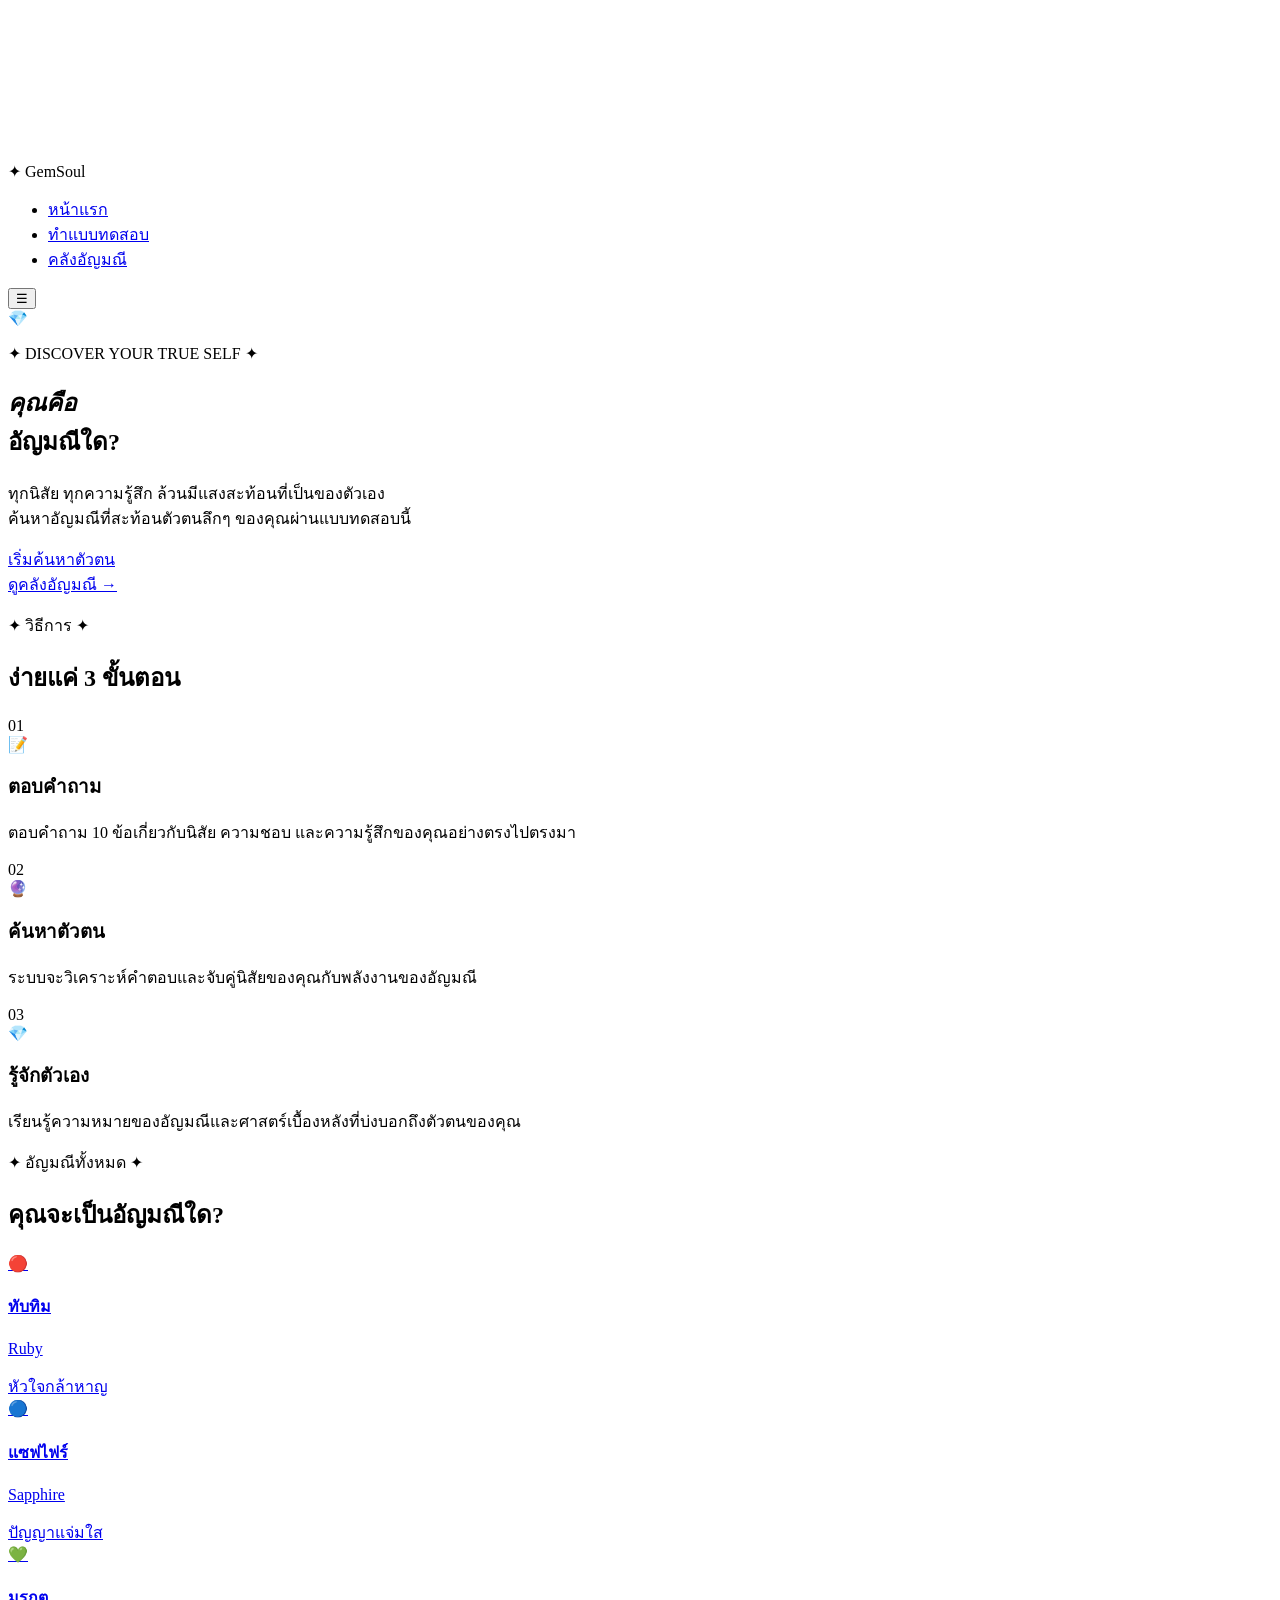
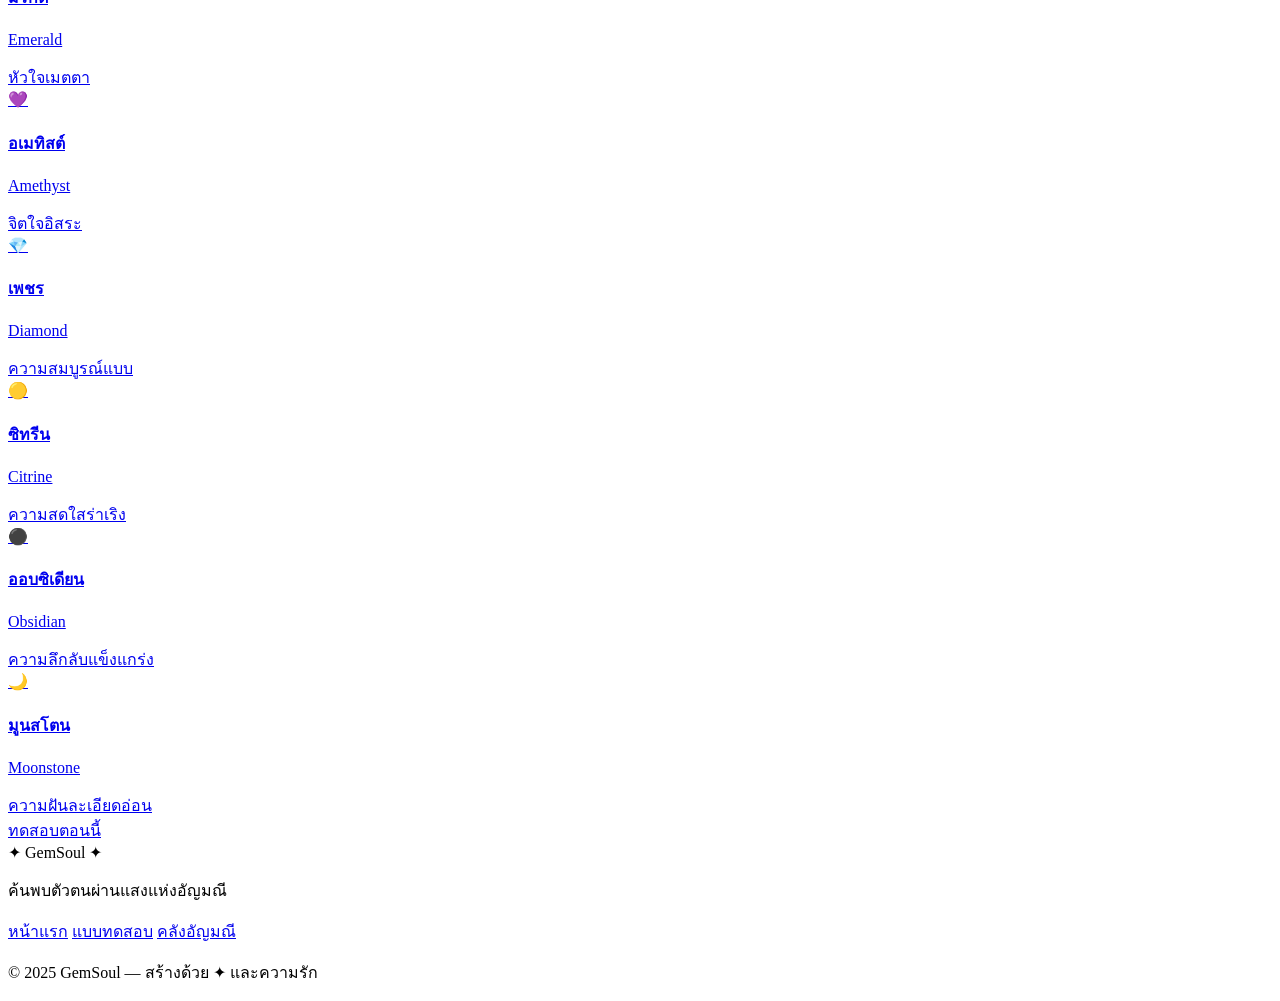
==== index.html @ a8d70c1d "Create index.html" ====
<!DOCTYPE html>
<html lang="th">
<head>
  <meta charset="UTF-8" />
  <meta name="viewport" content="width=device-width, initial-scale=1.0"/>
  <title>GemSoul — ค้นหาอัญมณีในตัวคุณ</title>
  <link rel="preconnect" href="https://fonts.googleapis.com">
  <link href="https://fonts.googleapis.com/css2?family=Cormorant+Garamond:ital,wght@0,300;0,400;0,600;1,300;1,400&family=Cinzel:wght@400;600&family=Sarabun:wght@300;400;500&display=swap" rel="stylesheet">
  <link rel="stylesheet" href="css/style.css">
</head>
<body class="home-page">

  <!-- Starfield BG -->
  <canvas id="starfield"></canvas>

  <!-- Nav -->
  <nav class="navbar">
    <div class="nav-logo">✦ GemSoul</div>
    <ul class="nav-links">
      <li><a href="index.html" class="active">หน้าแรก</a></li>
      <li><a href="quiz.html">ทำแบบทดสอบ</a></li>
      <li><a href="gems.html">คลังอัญมณี</a></li>
    </ul>
    <button class="nav-toggle" onclick="toggleNav()">☰</button>
  </nav>

  <!-- Hero Section -->
  <section class="hero">
    <div class="hero-gem-ring">
      <div class="orbit orbit-1"><div class="orb orb-ruby"></div></div>
      <div class="orbit orbit-2"><div class="orb orb-sapphire"></div></div>
      <div class="orbit orbit-3"><div class="orb orb-emerald"></div></div>
      <div class="orbit orbit-4"><div class="orb orb-amethyst"></div></div>
      <div class="center-gem">💎</div>
    </div>

    <div class="hero-content">
      <p class="hero-eyebrow">✦ DISCOVER YOUR TRUE SELF ✦</p>
      <h1 class="hero-title">
        <em>คุณคือ</em><br>
        อัญมณีใด?
      </h1>
      <p class="hero-desc">
        ทุกนิสัย ทุกความรู้สึก ล้วนมีแสงสะท้อนที่เป็นของตัวเอง<br>
        ค้นหาอัญมณีที่สะท้อนตัวตนลึกๆ ของคุณผ่านแบบทดสอบนี้
      </p>
      <a href="quiz.html" class="btn-primary">
        <span>เริ่มค้นหาตัวตน</span>
        <div class="btn-shine"></div>
      </a>
      <a href="gems.html" class="btn-ghost">ดูคลังอัญมณี →</a>
    </div>
  </section>

  <!-- How it works -->
  <section class="how-section">
    <div class="section-header">
      <p class="section-label">✦ วิธีการ ✦</p>
      <h2>ง่ายแค่ 3 ขั้นตอน</h2>
    </div>
    <div class="steps-grid">
      <div class="step-card">
        <div class="step-num">01</div>
        <div class="step-icon">📝</div>
        <h3>ตอบคำถาม</h3>
        <p>ตอบคำถาม 10 ข้อเกี่ยวกับนิสัย ความชอบ และความรู้สึกของคุณอย่างตรงไปตรงมา</p>
      </div>
      <div class="step-card">
        <div class="step-num">02</div>
        <div class="step-icon">🔮</div>
        <h3>ค้นหาตัวตน</h3>
        <p>ระบบจะวิเคราะห์คำตอบและจับคู่นิสัยของคุณกับพลังงานของอัญมณี</p>
      </div>
      <div class="step-card">
        <div class="step-num">03</div>
        <div class="step-icon">💎</div>
        <h3>รู้จักตัวเอง</h3>
        <p>เรียนรู้ความหมายของอัญมณีและศาสตร์เบื้องหลังที่บ่งบอกถึงตัวตนของคุณ</p>
      </div>
    </div>
  </section>

  <!-- Gem Preview -->
  <section class="preview-section">
    <div class="section-header">
      <p class="section-label">✦ อัญมณีทั้งหมด ✦</p>
      <h2>คุณจะเป็นอัญมณีใด?</h2>
    </div>
    <div class="gems-preview-grid">
      <a href="gems.html#ruby" class="gem-preview-card" style="--glow:#e74c3c">
        <div class="gem-emoji">🔴</div>
        <h4>ทับทิม</h4>
        <p>Ruby</p>
        <span class="gem-trait">หัวใจกล้าหาญ</span>
      </a>
      <a href="gems.html#sapphire" class="gem-preview-card" style="--glow:#2980b9">
        <div class="gem-emoji">🔵</div>
        <h4>แซฟไฟร์</h4>
        <p>Sapphire</p>
        <span class="gem-trait">ปัญญาแจ่มใส</span>
      </a>
      <a href="gems.html#emerald" class="gem-preview-card" style="--glow:#27ae60">
        <div class="gem-emoji">💚</div>
        <h4>มรกต</h4>
        <p>Emerald</p>
        <span class="gem-trait">หัวใจเมตตา</span>
      </a>
      <a href="gems.html#amethyst" class="gem-preview-card" style="--glow:#8e44ad">
        <div class="gem-emoji">💜</div>
        <h4>อเมทิสต์</h4>
        <p>Amethyst</p>
        <span class="gem-trait">จิตใจอิสระ</span>
      </a>
      <a href="gems.html#diamond" class="gem-preview-card" style="--glow:#b2bec3">
        <div class="gem-emoji">💎</div>
        <h4>เพชร</h4>
        <p>Diamond</p>
        <span class="gem-trait">ความสมบูรณ์แบบ</span>
      </a>
      <a href="gems.html#citrine" class="gem-preview-card" style="--glow:#f39c12">
        <div class="gem-emoji">🟡</div>
        <h4>ซิทรีน</h4>
        <p>Citrine</p>
        <span class="gem-trait">ความสดใสร่าเริง</span>
      </a>
      <a href="gems.html#obsidian" class="gem-preview-card" style="--glow:#2d3436">
        <div class="gem-emoji">⚫</div>
        <h4>ออบซิเดียน</h4>
        <p>Obsidian</p>
        <span class="gem-trait">ความลึกลับแข็งแกร่ง</span>
      </a>
      <a href="gems.html#moonstone" class="gem-preview-card" style="--glow:#a29bfe">
        <div class="gem-emoji">🌙</div>
        <h4>มูนสโตน</h4>
        <p>Moonstone</p>
        <span class="gem-trait">ความฝันละเอียดอ่อน</span>
      </a>
    </div>
    <div class="preview-cta">
      <a href="quiz.html" class="btn-primary">ทดสอบตอนนี้</a>
    </div>
  </section>

  <!-- Footer -->
  <footer class="footer">
    <div class="footer-gem">✦ GemSoul ✦</div>
    <p>ค้นพบตัวตนผ่านแสงแห่งอัญมณี</p>
    <div class="footer-links">
      <a href="index.html">หน้าแรก</a>
      <a href="quiz.html">แบบทดสอบ</a>
      <a href="gems.html">คลังอัญมณี</a>
    </div>
    <p class="footer-copy">© 2025 GemSoul — สร้างด้วย ✦ และความรัก</p>
  </footer>

  <script src="js/starfield.js"></script>
  <script src="js/nav.js"></script>
</body>
</html>
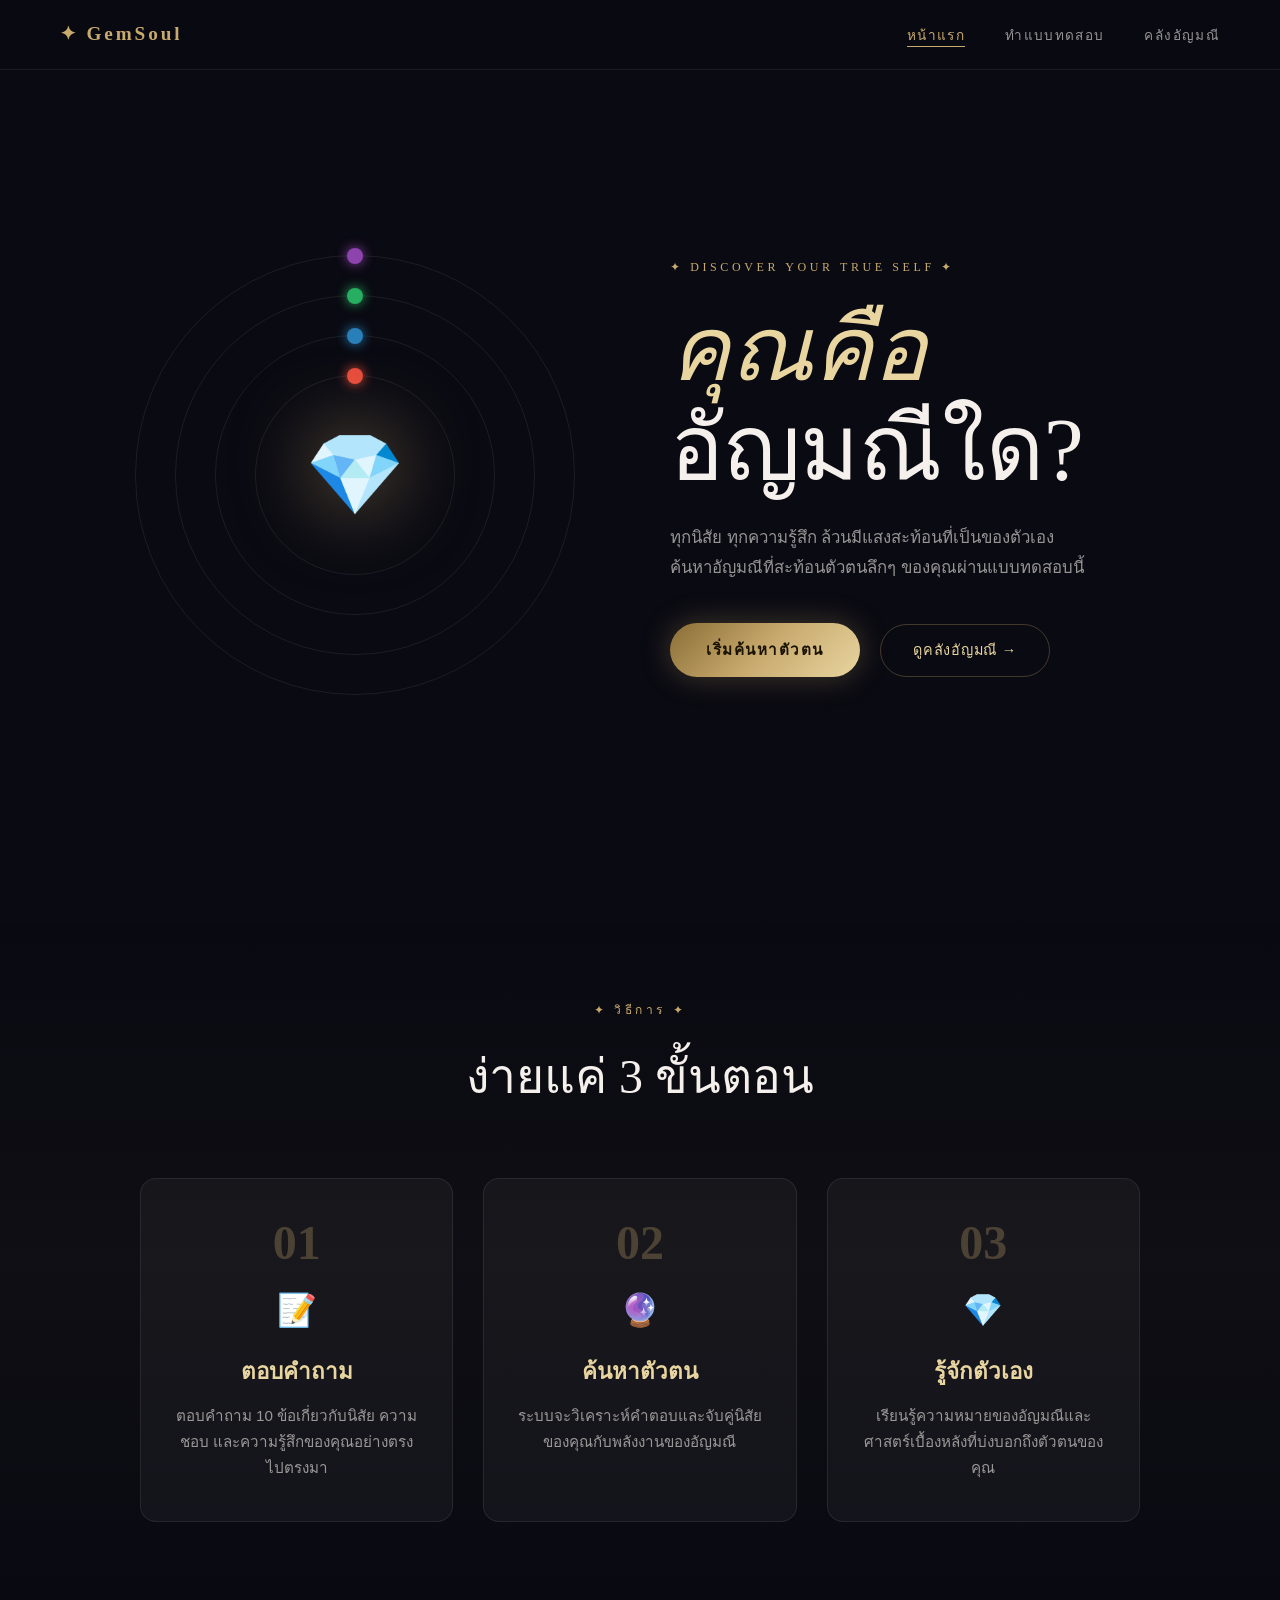
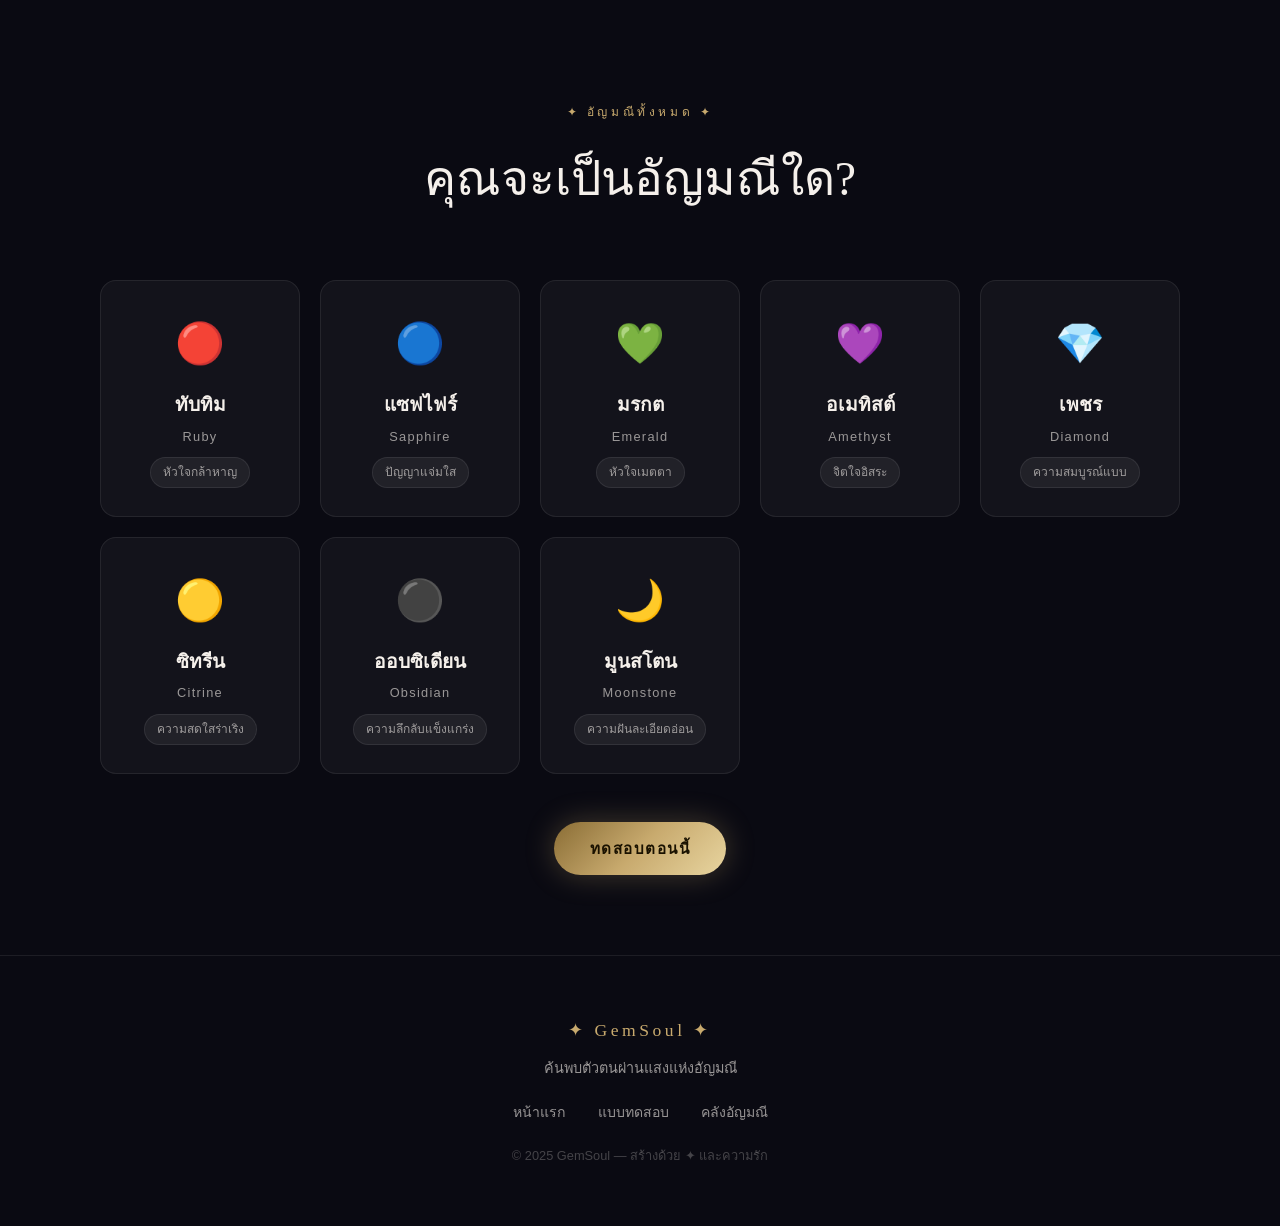
==== commit 80c7c91d: "Update index.html" ====
--- a/index.html
+++ b/index.html
@@ -6,7 +6,7 @@
   <title>GemSoul — ค้นหาอัญมณีในตัวคุณ</title>
   <link rel="preconnect" href="https://fonts.googleapis.com">
   <link href="https://fonts.googleapis.com/css2?family=Cormorant+Garamond:ital,wght@0,300;0,400;0,600;1,300;1,400&family=Cinzel:wght@400;600&family=Sarabun:wght@300;400;500&display=swap" rel="stylesheet">
-  <link rel="stylesheet" href="css/style.css">
+  <link rel="stylesheet" href="gem-quiz/css/style.css">
 </head>
 <body class="home-page">
 
--- a/gem-quiz/css/style.css
+++ b/gem-quiz/css/style.css
@@ -0,0 +1,938 @@
+/* ======================================
+   GemSoul — Main Stylesheet
+   ====================================== */
+
+@import url('https://fonts.googleapis.com/css2?family=Cormorant+Garamond:ital,wght@0,300;0,400;0,600;1,300;1,400&family=Cinzel:wght@400;600&family=Sarabun:wght@300;400;500&display=swap');
+
+:root {
+  --bg-deep: #0a0a12;
+  --bg-mid: #0f0f1e;
+  --bg-card: rgba(255,255,255,0.04);
+  --bg-card-hover: rgba(255,255,255,0.07);
+  --border: rgba(255,255,255,0.08);
+  --border-glow: rgba(200,170,110,0.3);
+
+  --gold: #c8aa6e;
+  --gold-light: #e8d5a0;
+  --gold-dark: #8a6d35;
+  --white: #f5f0eb;
+  --white-dim: rgba(245,240,235,0.6);
+  --white-faint: rgba(245,240,235,0.25);
+
+  --ruby: #e74c3c;
+  --sapphire: #2980b9;
+  --emerald: #27ae60;
+  --amethyst: #8e44ad;
+  --diamond: #ecf0f1;
+  --citrine: #f39c12;
+  --obsidian: #2d3436;
+  --moonstone: #a29bfe;
+
+  --ff-display: 'Cinzel', serif;
+  --ff-body: 'Cormorant Garamond', serif;
+  --ff-ui: 'Sarabun', sans-serif;
+
+  --nav-h: 70px;
+  --radius: 16px;
+  --transition: 0.3s cubic-bezier(0.4, 0, 0.2, 1);
+}
+
+/* Reset */
+*, *::before, *::after { box-sizing: border-box; margin: 0; padding: 0; }
+html { scroll-behavior: smooth; }
+body {
+  background: var(--bg-deep);
+  color: var(--white);
+  font-family: var(--ff-ui);
+  font-size: 16px;
+  line-height: 1.7;
+  min-height: 100vh;
+  overflow-x: hidden;
+}
+a { color: inherit; text-decoration: none; }
+img { max-width: 100%; }
+
+/* Starfield Canvas */
+#starfield {
+  position: fixed;
+  inset: 0;
+  z-index: 0;
+  pointer-events: none;
+  opacity: 0.6;
+}
+
+/* ======================================
+   NAVBAR
+   ====================================== */
+.navbar {
+  position: fixed;
+  top: 0; left: 0; right: 0;
+  z-index: 100;
+  height: var(--nav-h);
+  display: flex;
+  align-items: center;
+  justify-content: space-between;
+  padding: 0 clamp(20px, 5vw, 60px);
+  background: rgba(10,10,18,0.85);
+  backdrop-filter: blur(20px);
+  border-bottom: 1px solid var(--border);
+}
+
+.nav-logo {
+  font-family: var(--ff-display);
+  font-size: 1.2rem;
+  color: var(--gold);
+  letter-spacing: 0.15em;
+  font-weight: 600;
+}
+
+.nav-links {
+  display: flex;
+  list-style: none;
+  gap: 2.5rem;
+}
+
+.nav-links a {
+  font-family: var(--ff-ui);
+  font-size: 0.85rem;
+  letter-spacing: 0.1em;
+  color: var(--white-dim);
+  transition: color var(--transition);
+  position: relative;
+  padding-bottom: 4px;
+}
+.nav-links a::after {
+  content: '';
+  position: absolute;
+  bottom: 0; left: 0;
+  width: 0; height: 1px;
+  background: var(--gold);
+  transition: width var(--transition);
+}
+.nav-links a:hover,
+.nav-links a.active {
+  color: var(--gold);
+}
+.nav-links a:hover::after,
+.nav-links a.active::after { width: 100%; }
+
+.nav-toggle {
+  display: none;
+  background: none;
+  border: none;
+  color: var(--gold);
+  font-size: 1.4rem;
+  cursor: pointer;
+}
+
+/* ======================================
+   BUTTONS
+   ====================================== */
+.btn-primary {
+  display: inline-flex;
+  align-items: center;
+  gap: 8px;
+  position: relative;
+  overflow: hidden;
+  padding: 14px 36px;
+  background: linear-gradient(135deg, var(--gold-dark), var(--gold), var(--gold-light));
+  border: none;
+  border-radius: 50px;
+  color: #1a1200;
+  font-family: var(--ff-display);
+  font-size: 0.95rem;
+  font-weight: 600;
+  letter-spacing: 0.1em;
+  cursor: pointer;
+  transition: transform var(--transition), box-shadow var(--transition);
+  box-shadow: 0 0 30px rgba(200,170,110,0.3);
+}
+.btn-primary:hover {
+  transform: translateY(-2px);
+  box-shadow: 0 0 50px rgba(200,170,110,0.5);
+}
+.btn-shine {
+  position: absolute;
+  top: 0; left: -100%;
+  width: 60%;
+  height: 100%;
+  background: linear-gradient(90deg, transparent, rgba(255,255,255,0.3), transparent);
+  animation: shine 3s infinite;
+}
+@keyframes shine {
+  0% { left: -100%; }
+  30%, 100% { left: 150%; }
+}
+
+.btn-ghost {
+  display: inline-block;
+  padding: 13px 32px;
+  border: 1px solid var(--border-glow);
+  border-radius: 50px;
+  color: var(--gold-light);
+  font-family: var(--ff-ui);
+  font-size: 0.9rem;
+  letter-spacing: 0.05em;
+  transition: all var(--transition);
+  cursor: pointer;
+  background: transparent;
+}
+.btn-ghost:hover {
+  background: rgba(200,170,110,0.08);
+  border-color: var(--gold);
+}
+
+/* ======================================
+   HOME — HERO
+   ====================================== */
+.hero {
+  position: relative;
+  z-index: 1;
+  min-height: 100vh;
+  display: grid;
+  grid-template-columns: 1fr 1fr;
+  align-items: center;
+  gap: 60px;
+  padding: calc(var(--nav-h) + 60px) clamp(20px, 8vw, 100px) 80px;
+  max-width: 1400px;
+  margin: 0 auto;
+}
+
+.hero-content {
+  animation: fadeUp 1s ease forwards;
+}
+.hero-eyebrow {
+  font-family: var(--ff-display);
+  font-size: 0.75rem;
+  letter-spacing: 0.3em;
+  color: var(--gold);
+  margin-bottom: 1.5rem;
+}
+.hero-title {
+  font-family: var(--ff-body);
+  font-size: clamp(3rem, 7vw, 6rem);
+  font-weight: 300;
+  line-height: 1.1;
+  color: var(--white);
+  margin-bottom: 1.5rem;
+}
+.hero-title em {
+  color: var(--gold-light);
+  font-style: italic;
+}
+.hero-desc {
+  font-size: 1.05rem;
+  color: var(--white-dim);
+  margin-bottom: 2.5rem;
+  line-height: 1.8;
+  font-family: var(--ff-ui);
+  font-weight: 300;
+}
+.hero-content .btn-primary { margin-right: 16px; margin-bottom: 16px; }
+
+/* Gem Ring */
+.hero-gem-ring {
+  position: relative;
+  width: min(500px, 90vw);
+  height: min(500px, 90vw);
+  margin: auto;
+  animation: fadeUp 1.2s 0.2s ease both;
+}
+.center-gem {
+  position: absolute;
+  top: 50%; left: 50%;
+  transform: translate(-50%, -50%);
+  font-size: clamp(3rem, 8vw, 5rem);
+  animation: float 4s ease-in-out infinite;
+  filter: drop-shadow(0 0 40px rgba(200,170,110,0.6));
+}
+.orbit {
+  position: absolute;
+  top: 50%; left: 50%;
+  border: 1px solid var(--border);
+  border-radius: 50%;
+  animation: spin linear infinite;
+}
+.orbit-1 { width: 200px; height: 200px; margin: -100px 0 0 -100px; animation-duration: 10s; }
+.orbit-2 { width: 280px; height: 280px; margin: -140px 0 0 -140px; animation-duration: 14s; animation-direction: reverse; }
+.orbit-3 { width: 360px; height: 360px; margin: -180px 0 0 -180px; animation-duration: 20s; }
+.orbit-4 { width: 440px; height: 440px; margin: -220px 0 0 -220px; animation-duration: 28s; animation-direction: reverse; }
+.orb {
+  position: absolute;
+  top: -8px; left: 50%;
+  width: 16px; height: 16px;
+  border-radius: 50%;
+  margin-left: -8px;
+}
+.orb-ruby { background: var(--ruby); box-shadow: 0 0 12px var(--ruby); }
+.orb-sapphire { background: var(--sapphire); box-shadow: 0 0 12px var(--sapphire); }
+.orb-emerald { background: var(--emerald); box-shadow: 0 0 12px var(--emerald); }
+.orb-amethyst { background: var(--amethyst); box-shadow: 0 0 12px var(--amethyst); }
+
+@keyframes spin {
+  from { transform: rotate(0deg); }
+  to { transform: rotate(360deg); }
+}
+@keyframes float {
+  0%, 100% { transform: translate(-50%, -50%) translateY(0); }
+  50% { transform: translate(-50%, -50%) translateY(-15px); }
+}
+@keyframes fadeUp {
+  from { opacity: 0; transform: translateY(30px); }
+  to { opacity: 1; transform: translateY(0); }
+}
+
+/* ======================================
+   HOW SECTION
+   ====================================== */
+.how-section {
+  position: relative;
+  z-index: 1;
+  padding: 100px clamp(20px, 8vw, 100px);
+  background: linear-gradient(180deg, transparent, rgba(200,170,110,0.03), transparent);
+}
+.section-header {
+  text-align: center;
+  margin-bottom: 60px;
+}
+.section-label {
+  font-family: var(--ff-display);
+  font-size: 0.75rem;
+  letter-spacing: 0.3em;
+  color: var(--gold);
+  margin-bottom: 1rem;
+}
+.section-header h2 {
+  font-family: var(--ff-body);
+  font-size: clamp(2rem, 4vw, 3rem);
+  font-weight: 300;
+}
+
+.steps-grid {
+  display: grid;
+  grid-template-columns: repeat(auto-fit, minmax(260px, 1fr));
+  gap: 30px;
+  max-width: 1000px;
+  margin: 0 auto;
+}
+.step-card {
+  background: var(--bg-card);
+  border: 1px solid var(--border);
+  border-radius: var(--radius);
+  padding: 40px 32px;
+  text-align: center;
+  transition: all var(--transition);
+  position: relative;
+  overflow: hidden;
+}
+.step-card::before {
+  content: '';
+  position: absolute;
+  inset: 0;
+  background: linear-gradient(135deg, rgba(200,170,110,0.05), transparent);
+  opacity: 0;
+  transition: opacity var(--transition);
+}
+.step-card:hover {
+  border-color: var(--border-glow);
+  transform: translateY(-4px);
+}
+.step-card:hover::before { opacity: 1; }
+.step-num {
+  font-family: var(--ff-display);
+  font-size: 3rem;
+  font-weight: 600;
+  color: var(--border-glow);
+  line-height: 1;
+  margin-bottom: 16px;
+}
+.step-icon { font-size: 2rem; margin-bottom: 16px; }
+.step-card h3 {
+  font-family: var(--ff-body);
+  font-size: 1.4rem;
+  margin-bottom: 12px;
+  color: var(--gold-light);
+}
+.step-card p { color: var(--white-dim); font-size: 0.95rem; }
+
+/* ======================================
+   GEM PREVIEW GRID (Homepage)
+   ====================================== */
+.preview-section {
+  position: relative;
+  z-index: 1;
+  padding: 80px clamp(20px, 8vw, 100px);
+}
+.gems-preview-grid {
+  display: grid;
+  grid-template-columns: repeat(auto-fill, minmax(200px, 1fr));
+  gap: 20px;
+  max-width: 1300px;
+  margin: 0 auto 48px;
+}
+.gem-preview-card {
+  background: var(--bg-card);
+  border: 1px solid var(--border);
+  border-radius: var(--radius);
+  padding: 28px 20px;
+  text-align: center;
+  transition: all var(--transition);
+  display: block;
+}
+.gem-preview-card:hover {
+  border-color: var(--glow);
+  box-shadow: 0 0 30px color-mix(in srgb, var(--glow) 20%, transparent);
+  transform: translateY(-4px);
+}
+.gem-emoji { font-size: 2.5rem; margin-bottom: 12px; }
+.gem-preview-card h4 {
+  font-family: var(--ff-body);
+  font-size: 1.2rem;
+  color: var(--white);
+  margin-bottom: 4px;
+}
+.gem-preview-card p {
+  font-size: 0.8rem;
+  letter-spacing: 0.1em;
+  color: var(--white-dim);
+  margin-bottom: 10px;
+}
+.gem-trait {
+  display: inline-block;
+  font-size: 0.75rem;
+  padding: 4px 12px;
+  border-radius: 20px;
+  background: rgba(255,255,255,0.06);
+  border: 1px solid var(--border);
+  color: var(--white-dim);
+}
+.preview-cta { text-align: center; }
+
+/* ======================================
+   QUIZ PAGE
+   ====================================== */
+.quiz-wrapper {
+  position: relative;
+  z-index: 1;
+  min-height: 100vh;
+  padding: var(--nav-h) 20px 60px;
+  display: flex;
+  align-items: center;
+  justify-content: center;
+}
+.quiz-screen {
+  display: none;
+  width: 100%;
+  max-width: 700px;
+  animation: fadeUp 0.5s ease forwards;
+}
+.quiz-screen.active { display: block; }
+
+/* Intro */
+.quiz-intro-card {
+  background: var(--bg-card);
+  border: 1px solid var(--border-glow);
+  border-radius: 24px;
+  padding: clamp(40px, 6vw, 60px);
+  text-align: center;
+  backdrop-filter: blur(10px);
+}
+.quiz-gem-anim {
+  font-size: 4rem;
+  margin-bottom: 24px;
+  animation: float 3s ease-in-out infinite;
+  display: block;
+}
+.quiz-intro-card h1 {
+  font-family: var(--ff-body);
+  font-size: 2.5rem;
+  font-weight: 300;
+  margin-bottom: 16px;
+  color: var(--gold-light);
+}
+.quiz-intro-card p {
+  color: var(--white-dim);
+  margin-bottom: 32px;
+  font-size: 1rem;
+}
+.intro-rules {
+  display: flex;
+  gap: 24px;
+  justify-content: center;
+  margin-bottom: 40px;
+  flex-wrap: wrap;
+}
+.rule {
+  display: flex;
+  align-items: center;
+  gap: 8px;
+  font-size: 0.9rem;
+  color: var(--white-dim);
+  font-family: var(--ff-display);
+  letter-spacing: 0.05em;
+}
+
+/* Progress */
+.quiz-progress-bar {
+  height: 3px;
+  background: var(--border);
+  border-radius: 2px;
+  margin-bottom: 12px;
+  overflow: hidden;
+}
+.quiz-progress-fill {
+  height: 100%;
+  background: linear-gradient(90deg, var(--gold-dark), var(--gold));
+  border-radius: 2px;
+  transition: width 0.5s ease;
+  width: 10%;
+}
+.quiz-progress-text {
+  text-align: right;
+  font-family: var(--ff-display);
+  font-size: 0.8rem;
+  letter-spacing: 0.1em;
+  color: var(--gold);
+  margin-bottom: 32px;
+}
+
+/* Question Card */
+.question-card {
+  background: var(--bg-card);
+  border: 1px solid var(--border);
+  border-radius: 24px;
+  padding: clamp(32px, 5vw, 50px);
+  backdrop-filter: blur(10px);
+}
+.question-tag {
+  font-family: var(--ff-display);
+  font-size: 0.75rem;
+  letter-spacing: 0.2em;
+  color: var(--gold);
+  margin-bottom: 20px;
+}
+.question-text {
+  font-family: var(--ff-body);
+  font-size: clamp(1.3rem, 3vw, 1.9rem);
+  font-weight: 300;
+  line-height: 1.4;
+  color: var(--white);
+  margin-bottom: 36px;
+}
+.options-grid {
+  display: grid;
+  gap: 12px;
+}
+.option-btn {
+  display: block;
+  width: 100%;
+  text-align: left;
+  padding: 16px 22px;
+  background: rgba(255,255,255,0.03);
+  border: 1px solid var(--border);
+  border-radius: 12px;
+  color: var(--white-dim);
+  font-family: var(--ff-ui);
+  font-size: 0.95rem;
+  cursor: pointer;
+  transition: all var(--transition);
+  position: relative;
+  overflow: hidden;
+}
+.option-btn::before {
+  content: '';
+  position: absolute;
+  left: 0; top: 0; bottom: 0;
+  width: 3px;
+  background: var(--gold);
+  transform: scaleY(0);
+  transition: transform var(--transition);
+}
+.option-btn:hover {
+  background: var(--bg-card-hover);
+  border-color: var(--border-glow);
+  color: var(--white);
+  transform: translateX(4px);
+}
+.option-btn:hover::before { transform: scaleY(1); }
+.option-btn.selected {
+  background: rgba(200,170,110,0.12);
+  border-color: var(--gold);
+  color: var(--gold-light);
+}
+.option-btn.selected::before { transform: scaleY(1); }
+
+/* Result */
+.result-card {
+  background: var(--bg-card);
+  border: 1px solid var(--border-glow);
+  border-radius: 24px;
+  padding: clamp(40px, 6vw, 70px);
+  text-align: center;
+  backdrop-filter: blur(10px);
+  animation: resultReveal 0.8s ease forwards;
+}
+@keyframes resultReveal {
+  from { opacity: 0; transform: scale(0.95); }
+  to { opacity: 1; transform: scale(1); }
+}
+.result-eyebrow {
+  font-family: var(--ff-display);
+  font-size: 0.75rem;
+  letter-spacing: 0.3em;
+  color: var(--gold);
+  margin-bottom: 24px;
+}
+.result-gem-display {
+  font-size: 5rem;
+  margin-bottom: 20px;
+  animation: float 3s ease-in-out infinite;
+  filter: drop-shadow(0 0 30px rgba(200,170,110,0.4));
+}
+.result-gem-name {
+  font-family: var(--ff-body);
+  font-size: clamp(2.5rem, 6vw, 4rem);
+  font-weight: 300;
+  color: var(--gold-light);
+  margin-bottom: 8px;
+}
+.result-gem-latin {
+  font-family: var(--ff-body);
+  font-style: italic;
+  color: var(--white-dim);
+  font-size: 1.1rem;
+  margin-bottom: 24px;
+}
+.result-divider {
+  font-family: var(--ff-display);
+  letter-spacing: 0.5em;
+  color: var(--gold);
+  margin-bottom: 24px;
+  font-size: 0.7rem;
+}
+.result-desc {
+  color: var(--white-dim);
+  font-size: 1.05rem;
+  line-height: 1.8;
+  max-width: 500px;
+  margin: 0 auto 28px;
+}
+.result-traits {
+  display: flex;
+  gap: 10px;
+  justify-content: center;
+  flex-wrap: wrap;
+  margin-bottom: 36px;
+}
+.result-trait-tag {
+  padding: 6px 16px;
+  border-radius: 20px;
+  background: rgba(200,170,110,0.1);
+  border: 1px solid var(--border-glow);
+  font-size: 0.85rem;
+  color: var(--gold-light);
+  font-family: var(--ff-display);
+  letter-spacing: 0.05em;
+}
+.result-actions {
+  display: flex;
+  gap: 16px;
+  justify-content: center;
+  flex-wrap: wrap;
+}
+
+/* ======================================
+   GEMS PAGE — ENCYCLOPEDIA
+   ====================================== */
+.page-hero {
+  position: relative;
+  z-index: 1;
+  text-align: center;
+  padding: calc(var(--nav-h) + 80px) 20px 60px;
+}
+.page-hero h1 {
+  font-family: var(--ff-body);
+  font-size: clamp(2.5rem, 6vw, 5rem);
+  font-weight: 300;
+  margin-bottom: 16px;
+  color: var(--gold-light);
+}
+.page-hero p {
+  color: var(--white-dim);
+  font-size: 1.05rem;
+  margin-bottom: 28px;
+}
+
+.filter-bar {
+  position: relative;
+  z-index: 1;
+  display: flex;
+  gap: 10px;
+  justify-content: center;
+  flex-wrap: wrap;
+  padding: 0 20px 48px;
+}
+.filter-btn {
+  padding: 9px 22px;
+  border-radius: 30px;
+  border: 1px solid var(--border);
+  background: transparent;
+  color: var(--white-dim);
+  font-family: var(--ff-ui);
+  font-size: 0.85rem;
+  cursor: pointer;
+  transition: all var(--transition);
+}
+.filter-btn:hover { border-color: var(--border-glow); color: var(--gold-light); }
+.filter-btn.active {
+  background: linear-gradient(135deg, var(--gold-dark), var(--gold));
+  border-color: var(--gold);
+  color: #1a1200;
+}
+
+.gems-encyclopedia {
+  position: relative;
+  z-index: 1;
+  padding: 0 clamp(20px, 5vw, 80px) 80px;
+  display: flex;
+  flex-direction: column;
+  gap: 80px;
+  max-width: 1300px;
+  margin: 0 auto;
+}
+
+.gem-article {
+  display: grid;
+  grid-template-columns: 300px 1fr;
+  gap: 50px;
+  align-items: start;
+  padding: 50px;
+  background: var(--bg-card);
+  border: 1px solid var(--border);
+  border-radius: 24px;
+  transition: border-color var(--transition);
+}
+.gem-article:hover { border-color: var(--border-glow); }
+.gem-article:nth-child(even) {
+  grid-template-columns: 1fr 300px;
+}
+.gem-article:nth-child(even) .gem-art { order: 2; }
+.gem-article:nth-child(even) .gem-info { order: 1; }
+
+.gem-art {
+  position: relative;
+  aspect-ratio: 1;
+  border-radius: 20px;
+  background: radial-gradient(circle at 50% 40%, var(--c1), var(--bg-deep));
+  display: flex;
+  align-items: center;
+  justify-content: center;
+  overflow: hidden;
+}
+.gem-crystal {
+  font-size: 4.5rem;
+  position: relative;
+  z-index: 2;
+  animation: float 4s ease-in-out infinite;
+  filter: drop-shadow(0 0 30px var(--c2));
+}
+.gem-glow-ring {
+  position: absolute;
+  width: 180px; height: 180px;
+  border-radius: 50%;
+  border: 1px solid color-mix(in srgb, var(--c2) 30%, transparent);
+  animation: pulse 3s ease-in-out infinite;
+}
+@keyframes pulse {
+  0%, 100% { transform: scale(1); opacity: 0.6; }
+  50% { transform: scale(1.15); opacity: 1; }
+}
+
+.gem-badges {
+  display: flex;
+  gap: 10px;
+  margin-bottom: 16px;
+  flex-wrap: wrap;
+}
+.badge-element, .badge-rarity {
+  padding: 4px 14px;
+  border-radius: 20px;
+  font-size: 0.78rem;
+  font-family: var(--ff-ui);
+  letter-spacing: 0.05em;
+}
+.badge-element { background: rgba(200,170,110,0.1); border: 1px solid var(--border-glow); color: var(--gold-light); }
+.badge-rarity { background: rgba(255,255,255,0.05); border: 1px solid var(--border); color: var(--white-dim); }
+
+.gem-title {
+  font-family: var(--ff-body);
+  font-size: 2.2rem;
+  font-weight: 300;
+  color: var(--white);
+  margin-bottom: 6px;
+}
+.gem-title em { color: var(--gold-light); font-style: italic; margin-left: 10px; font-size: 1.2rem; }
+.gem-origin {
+  font-size: 0.85rem;
+  color: var(--white-faint);
+  margin-bottom: 28px;
+  letter-spacing: 0.05em;
+}
+
+.gem-desc-block h3 {
+  font-family: var(--ff-display);
+  font-size: 0.8rem;
+  letter-spacing: 0.2em;
+  color: var(--gold);
+  margin-bottom: 8px;
+  margin-top: 24px;
+}
+.gem-desc-block h3:first-child { margin-top: 0; }
+.gem-desc-block p {
+  color: var(--white-dim);
+  font-size: 0.95rem;
+  line-height: 1.8;
+}
+.gem-desc-block em { color: var(--gold-light); font-style: italic; }
+
+.gem-facts {
+  display: grid;
+  grid-template-columns: repeat(2, 1fr);
+  gap: 12px;
+  margin-top: 28px;
+  padding-top: 28px;
+  border-top: 1px solid var(--border);
+}
+.fact {
+  display: flex;
+  flex-direction: column;
+  gap: 3px;
+}
+.fact-label {
+  font-size: 0.72rem;
+  letter-spacing: 0.1em;
+  color: var(--white-faint);
+  font-family: var(--ff-display);
+}
+.fact-val {
+  font-size: 0.95rem;
+  color: var(--white);
+  font-family: var(--ff-body);
+}
+
+.btn-gem-cta {
+  display: inline-block;
+  margin-top: 24px;
+  padding: 12px 28px;
+  border: 1px solid var(--border-glow);
+  border-radius: 50px;
+  color: var(--gold-light);
+  font-size: 0.88rem;
+  transition: all var(--transition);
+}
+.btn-gem-cta:hover {
+  background: rgba(200,170,110,0.08);
+  border-color: var(--gold);
+}
+
+.gems-cta-banner {
+  position: relative;
+  z-index: 1;
+  text-align: center;
+  padding: 80px 20px 100px;
+}
+.gems-cta-banner h2 {
+  font-family: var(--ff-body);
+  font-size: clamp(1.8rem, 4vw, 3rem);
+  font-weight: 300;
+  color: var(--gold-light);
+  margin-bottom: 32px;
+}
+
+/* ======================================
+   FOOTER
+   ====================================== */
+.footer {
+  position: relative;
+  z-index: 1;
+  text-align: center;
+  padding: 60px 20px 40px;
+  border-top: 1px solid var(--border);
+}
+.footer-gem {
+  font-family: var(--ff-display);
+  font-size: 1.1rem;
+  letter-spacing: 0.2em;
+  color: var(--gold);
+  margin-bottom: 10px;
+}
+.footer p {
+  color: var(--white-dim);
+  font-size: 0.9rem;
+  margin-bottom: 20px;
+}
+.footer-links {
+  display: flex;
+  gap: 32px;
+  justify-content: center;
+  margin-bottom: 20px;
+}
+.footer-links a {
+  color: var(--white-dim);
+  font-size: 0.88rem;
+  transition: color var(--transition);
+}
+.footer-links a:hover { color: var(--gold); }
+.footer-copy {
+  font-size: 0.8rem !important;
+  color: var(--white-faint) !important;
+}
+
+/* ======================================
+   MOBILE RESPONSIVE
+   ====================================== */
+@media (max-width: 900px) {
+  .hero {
+    grid-template-columns: 1fr;
+    text-align: center;
+    padding-top: calc(var(--nav-h) + 40px);
+  }
+  .hero-gem-ring { width: 280px; height: 280px; order: -1; }
+  .orbit-3, .orbit-4 { display: none; }
+
+  .gem-article,
+  .gem-article:nth-child(even) {
+    grid-template-columns: 1fr;
+  }
+  .gem-article .gem-art,
+  .gem-article:nth-child(even) .gem-art { order: 0; max-width: 250px; margin: 0 auto; }
+  .gem-article .gem-info,
+  .gem-article:nth-child(even) .gem-info { order: 1; }
+
+  .nav-links { display: none; flex-direction: column; gap: 0; }
+  .nav-links.open {
+    display: flex;
+    position: absolute;
+    top: var(--nav-h); left: 0; right: 0;
+    background: rgba(10,10,18,0.97);
+    border-bottom: 1px solid var(--border);
+    padding: 20px;
+    gap: 16px;
+  }
+  .nav-toggle { display: block; }
+}
+@media (max-width: 600px) {
+  .gems-preview-grid { grid-template-columns: repeat(2, 1fr); }
+  .gem-article { padding: 28px 20px; }
+  .steps-grid { gap: 16px; }
+}
+
+/* Gem-specific glows on result */
+.gem-ruby .result-card { border-color: rgba(231,76,60,0.4); }
+.gem-sapphire .result-card { border-color: rgba(41,128,185,0.4); }
+.gem-emerald .result-card { border-color: rgba(39,174,96,0.4); }
+.gem-amethyst .result-card { border-color: rgba(142,68,173,0.4); }
+.gem-diamond .result-card { border-color: rgba(200,200,210,0.4); }
+.gem-citrine .result-card { border-color: rgba(243,156,18,0.4); }
+.gem-obsidian .result-card { border-color: rgba(100,100,120,0.4); }
+.gem-moonstone .result-card { border-color: rgba(162,155,254,0.4); }
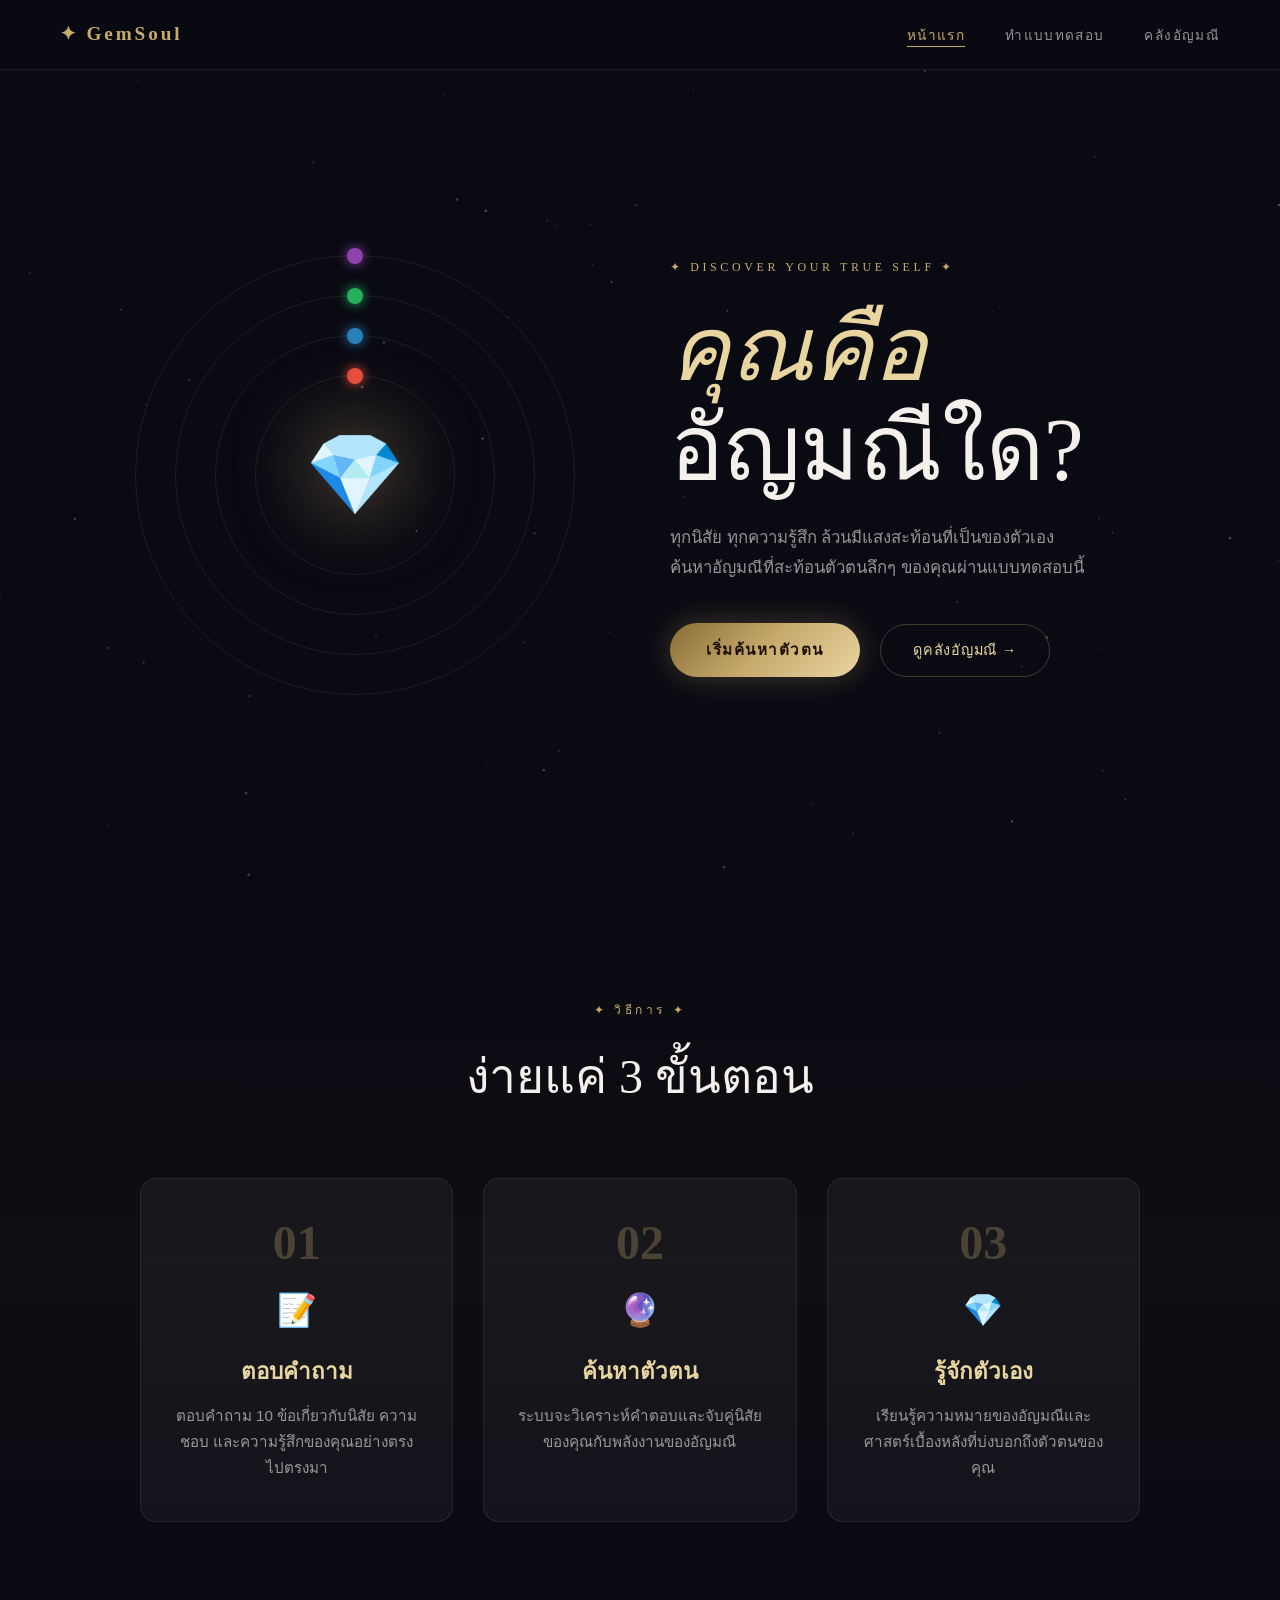
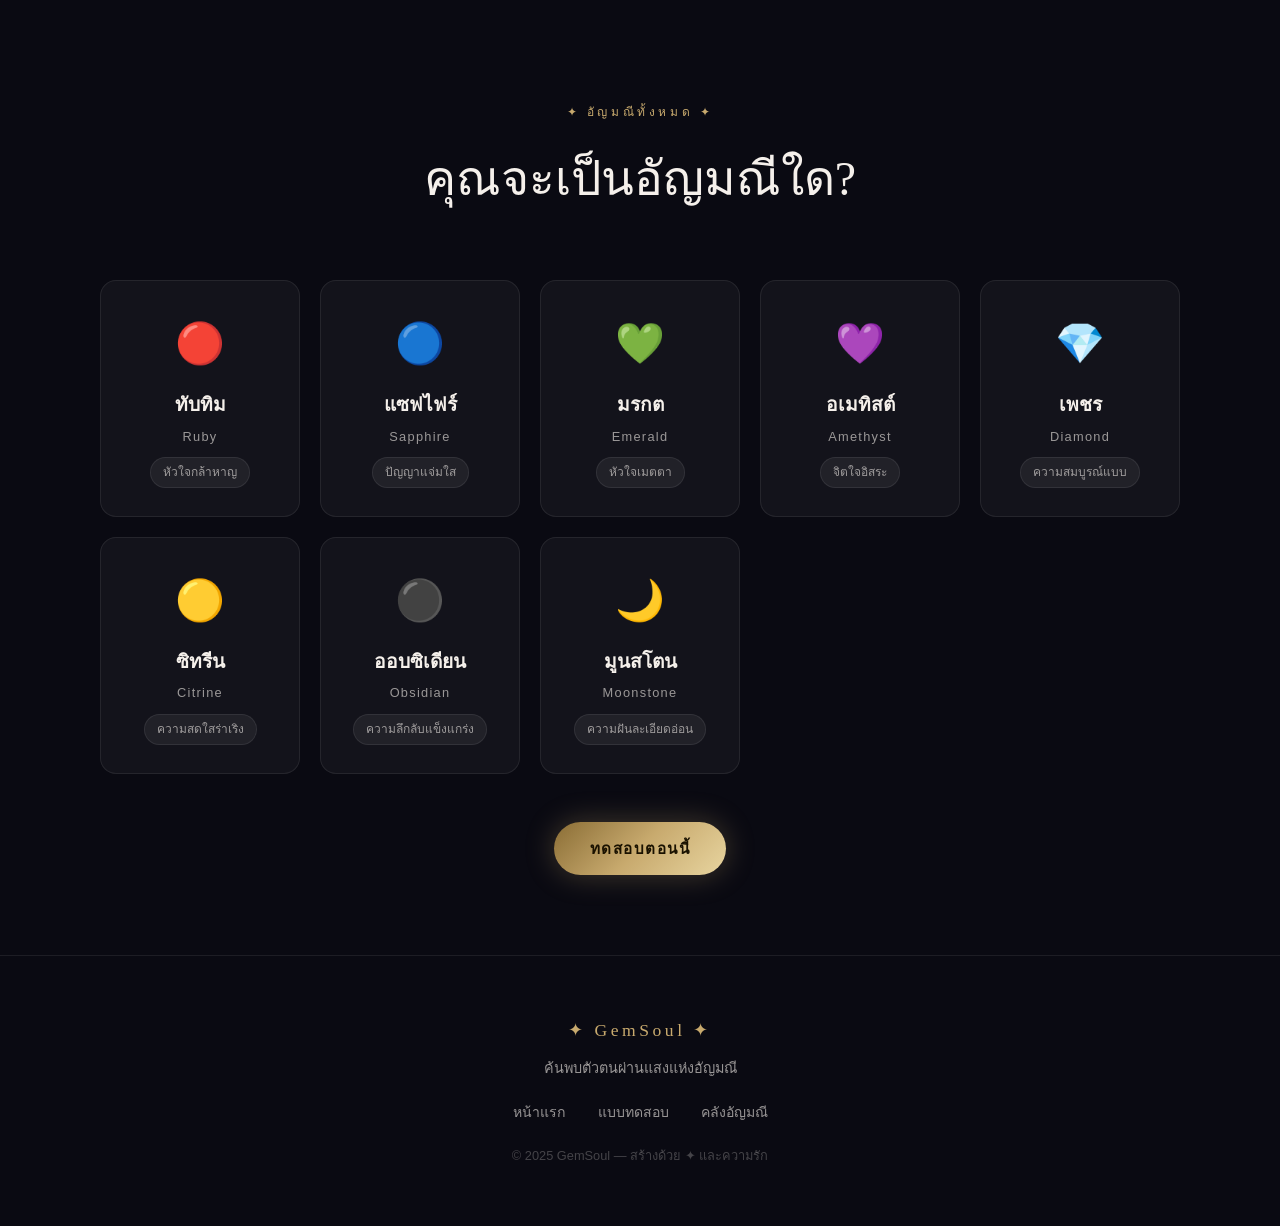
==== commit b39a8d86: "Add files via upload" ====
--- a/index.html
+++ b/index.html
@@ -6,7 +6,7 @@
   <title>GemSoul — ค้นหาอัญมณีในตัวคุณ</title>
   <link rel="preconnect" href="https://fonts.googleapis.com">
   <link href="https://fonts.googleapis.com/css2?family=Cormorant+Garamond:ital,wght@0,300;0,400;0,600;1,300;1,400&family=Cinzel:wght@400;600&family=Sarabun:wght@300;400;500&display=swap" rel="stylesheet">
-  <link rel="stylesheet" href="gem-quiz/css/style.css">
+  <link rel="stylesheet" href="css/style.css">
 </head>
 <body class="home-page">
 
--- a/css/style.css
+++ b/css/style.css
@@ -0,0 +1,938 @@
+/* ======================================
+   GemSoul — Main Stylesheet
+   ====================================== */
+
+@import url('https://fonts.googleapis.com/css2?family=Cormorant+Garamond:ital,wght@0,300;0,400;0,600;1,300;1,400&family=Cinzel:wght@400;600&family=Sarabun:wght@300;400;500&display=swap');
+
+:root {
+  --bg-deep: #0a0a12;
+  --bg-mid: #0f0f1e;
+  --bg-card: rgba(255,255,255,0.04);
+  --bg-card-hover: rgba(255,255,255,0.07);
+  --border: rgba(255,255,255,0.08);
+  --border-glow: rgba(200,170,110,0.3);
+
+  --gold: #c8aa6e;
+  --gold-light: #e8d5a0;
+  --gold-dark: #8a6d35;
+  --white: #f5f0eb;
+  --white-dim: rgba(245,240,235,0.6);
+  --white-faint: rgba(245,240,235,0.25);
+
+  --ruby: #e74c3c;
+  --sapphire: #2980b9;
+  --emerald: #27ae60;
+  --amethyst: #8e44ad;
+  --diamond: #ecf0f1;
+  --citrine: #f39c12;
+  --obsidian: #2d3436;
+  --moonstone: #a29bfe;
+
+  --ff-display: 'Cinzel', serif;
+  --ff-body: 'Cormorant Garamond', serif;
+  --ff-ui: 'Sarabun', sans-serif;
+
+  --nav-h: 70px;
+  --radius: 16px;
+  --transition: 0.3s cubic-bezier(0.4, 0, 0.2, 1);
+}
+
+/* Reset */
+*, *::before, *::after { box-sizing: border-box; margin: 0; padding: 0; }
+html { scroll-behavior: smooth; }
+body {
+  background: var(--bg-deep);
+  color: var(--white);
+  font-family: var(--ff-ui);
+  font-size: 16px;
+  line-height: 1.7;
+  min-height: 100vh;
+  overflow-x: hidden;
+}
+a { color: inherit; text-decoration: none; }
+img { max-width: 100%; }
+
+/* Starfield Canvas */
+#starfield {
+  position: fixed;
+  inset: 0;
+  z-index: 0;
+  pointer-events: none;
+  opacity: 0.6;
+}
+
+/* ======================================
+   NAVBAR
+   ====================================== */
+.navbar {
+  position: fixed;
+  top: 0; left: 0; right: 0;
+  z-index: 100;
+  height: var(--nav-h);
+  display: flex;
+  align-items: center;
+  justify-content: space-between;
+  padding: 0 clamp(20px, 5vw, 60px);
+  background: rgba(10,10,18,0.85);
+  backdrop-filter: blur(20px);
+  border-bottom: 1px solid var(--border);
+}
+
+.nav-logo {
+  font-family: var(--ff-display);
+  font-size: 1.2rem;
+  color: var(--gold);
+  letter-spacing: 0.15em;
+  font-weight: 600;
+}
+
+.nav-links {
+  display: flex;
+  list-style: none;
+  gap: 2.5rem;
+}
+
+.nav-links a {
+  font-family: var(--ff-ui);
+  font-size: 0.85rem;
+  letter-spacing: 0.1em;
+  color: var(--white-dim);
+  transition: color var(--transition);
+  position: relative;
+  padding-bottom: 4px;
+}
+.nav-links a::after {
+  content: '';
+  position: absolute;
+  bottom: 0; left: 0;
+  width: 0; height: 1px;
+  background: var(--gold);
+  transition: width var(--transition);
+}
+.nav-links a:hover,
+.nav-links a.active {
+  color: var(--gold);
+}
+.nav-links a:hover::after,
+.nav-links a.active::after { width: 100%; }
+
+.nav-toggle {
+  display: none;
+  background: none;
+  border: none;
+  color: var(--gold);
+  font-size: 1.4rem;
+  cursor: pointer;
+}
+
+/* ======================================
+   BUTTONS
+   ====================================== */
+.btn-primary {
+  display: inline-flex;
+  align-items: center;
+  gap: 8px;
+  position: relative;
+  overflow: hidden;
+  padding: 14px 36px;
+  background: linear-gradient(135deg, var(--gold-dark), var(--gold), var(--gold-light));
+  border: none;
+  border-radius: 50px;
+  color: #1a1200;
+  font-family: var(--ff-display);
+  font-size: 0.95rem;
+  font-weight: 600;
+  letter-spacing: 0.1em;
+  cursor: pointer;
+  transition: transform var(--transition), box-shadow var(--transition);
+  box-shadow: 0 0 30px rgba(200,170,110,0.3);
+}
+.btn-primary:hover {
+  transform: translateY(-2px);
+  box-shadow: 0 0 50px rgba(200,170,110,0.5);
+}
+.btn-shine {
+  position: absolute;
+  top: 0; left: -100%;
+  width: 60%;
+  height: 100%;
+  background: linear-gradient(90deg, transparent, rgba(255,255,255,0.3), transparent);
+  animation: shine 3s infinite;
+}
+@keyframes shine {
+  0% { left: -100%; }
+  30%, 100% { left: 150%; }
+}
+
+.btn-ghost {
+  display: inline-block;
+  padding: 13px 32px;
+  border: 1px solid var(--border-glow);
+  border-radius: 50px;
+  color: var(--gold-light);
+  font-family: var(--ff-ui);
+  font-size: 0.9rem;
+  letter-spacing: 0.05em;
+  transition: all var(--transition);
+  cursor: pointer;
+  background: transparent;
+}
+.btn-ghost:hover {
+  background: rgba(200,170,110,0.08);
+  border-color: var(--gold);
+}
+
+/* ======================================
+   HOME — HERO
+   ====================================== */
+.hero {
+  position: relative;
+  z-index: 1;
+  min-height: 100vh;
+  display: grid;
+  grid-template-columns: 1fr 1fr;
+  align-items: center;
+  gap: 60px;
+  padding: calc(var(--nav-h) + 60px) clamp(20px, 8vw, 100px) 80px;
+  max-width: 1400px;
+  margin: 0 auto;
+}
+
+.hero-content {
+  animation: fadeUp 1s ease forwards;
+}
+.hero-eyebrow {
+  font-family: var(--ff-display);
+  font-size: 0.75rem;
+  letter-spacing: 0.3em;
+  color: var(--gold);
+  margin-bottom: 1.5rem;
+}
+.hero-title {
+  font-family: var(--ff-body);
+  font-size: clamp(3rem, 7vw, 6rem);
+  font-weight: 300;
+  line-height: 1.1;
+  color: var(--white);
+  margin-bottom: 1.5rem;
+}
+.hero-title em {
+  color: var(--gold-light);
+  font-style: italic;
+}
+.hero-desc {
+  font-size: 1.05rem;
+  color: var(--white-dim);
+  margin-bottom: 2.5rem;
+  line-height: 1.8;
+  font-family: var(--ff-ui);
+  font-weight: 300;
+}
+.hero-content .btn-primary { margin-right: 16px; margin-bottom: 16px; }
+
+/* Gem Ring */
+.hero-gem-ring {
+  position: relative;
+  width: min(500px, 90vw);
+  height: min(500px, 90vw);
+  margin: auto;
+  animation: fadeUp 1.2s 0.2s ease both;
+}
+.center-gem {
+  position: absolute;
+  top: 50%; left: 50%;
+  transform: translate(-50%, -50%);
+  font-size: clamp(3rem, 8vw, 5rem);
+  animation: float 4s ease-in-out infinite;
+  filter: drop-shadow(0 0 40px rgba(200,170,110,0.6));
+}
+.orbit {
+  position: absolute;
+  top: 50%; left: 50%;
+  border: 1px solid var(--border);
+  border-radius: 50%;
+  animation: spin linear infinite;
+}
+.orbit-1 { width: 200px; height: 200px; margin: -100px 0 0 -100px; animation-duration: 10s; }
+.orbit-2 { width: 280px; height: 280px; margin: -140px 0 0 -140px; animation-duration: 14s; animation-direction: reverse; }
+.orbit-3 { width: 360px; height: 360px; margin: -180px 0 0 -180px; animation-duration: 20s; }
+.orbit-4 { width: 440px; height: 440px; margin: -220px 0 0 -220px; animation-duration: 28s; animation-direction: reverse; }
+.orb {
+  position: absolute;
+  top: -8px; left: 50%;
+  width: 16px; height: 16px;
+  border-radius: 50%;
+  margin-left: -8px;
+}
+.orb-ruby { background: var(--ruby); box-shadow: 0 0 12px var(--ruby); }
+.orb-sapphire { background: var(--sapphire); box-shadow: 0 0 12px var(--sapphire); }
+.orb-emerald { background: var(--emerald); box-shadow: 0 0 12px var(--emerald); }
+.orb-amethyst { background: var(--amethyst); box-shadow: 0 0 12px var(--amethyst); }
+
+@keyframes spin {
+  from { transform: rotate(0deg); }
+  to { transform: rotate(360deg); }
+}
+@keyframes float {
+  0%, 100% { transform: translate(-50%, -50%) translateY(0); }
+  50% { transform: translate(-50%, -50%) translateY(-15px); }
+}
+@keyframes fadeUp {
+  from { opacity: 0; transform: translateY(30px); }
+  to { opacity: 1; transform: translateY(0); }
+}
+
+/* ======================================
+   HOW SECTION
+   ====================================== */
+.how-section {
+  position: relative;
+  z-index: 1;
+  padding: 100px clamp(20px, 8vw, 100px);
+  background: linear-gradient(180deg, transparent, rgba(200,170,110,0.03), transparent);
+}
+.section-header {
+  text-align: center;
+  margin-bottom: 60px;
+}
+.section-label {
+  font-family: var(--ff-display);
+  font-size: 0.75rem;
+  letter-spacing: 0.3em;
+  color: var(--gold);
+  margin-bottom: 1rem;
+}
+.section-header h2 {
+  font-family: var(--ff-body);
+  font-size: clamp(2rem, 4vw, 3rem);
+  font-weight: 300;
+}
+
+.steps-grid {
+  display: grid;
+  grid-template-columns: repeat(auto-fit, minmax(260px, 1fr));
+  gap: 30px;
+  max-width: 1000px;
+  margin: 0 auto;
+}
+.step-card {
+  background: var(--bg-card);
+  border: 1px solid var(--border);
+  border-radius: var(--radius);
+  padding: 40px 32px;
+  text-align: center;
+  transition: all var(--transition);
+  position: relative;
+  overflow: hidden;
+}
+.step-card::before {
+  content: '';
+  position: absolute;
+  inset: 0;
+  background: linear-gradient(135deg, rgba(200,170,110,0.05), transparent);
+  opacity: 0;
+  transition: opacity var(--transition);
+}
+.step-card:hover {
+  border-color: var(--border-glow);
+  transform: translateY(-4px);
+}
+.step-card:hover::before { opacity: 1; }
+.step-num {
+  font-family: var(--ff-display);
+  font-size: 3rem;
+  font-weight: 600;
+  color: var(--border-glow);
+  line-height: 1;
+  margin-bottom: 16px;
+}
+.step-icon { font-size: 2rem; margin-bottom: 16px; }
+.step-card h3 {
+  font-family: var(--ff-body);
+  font-size: 1.4rem;
+  margin-bottom: 12px;
+  color: var(--gold-light);
+}
+.step-card p { color: var(--white-dim); font-size: 0.95rem; }
+
+/* ======================================
+   GEM PREVIEW GRID (Homepage)
+   ====================================== */
+.preview-section {
+  position: relative;
+  z-index: 1;
+  padding: 80px clamp(20px, 8vw, 100px);
+}
+.gems-preview-grid {
+  display: grid;
+  grid-template-columns: repeat(auto-fill, minmax(200px, 1fr));
+  gap: 20px;
+  max-width: 1300px;
+  margin: 0 auto 48px;
+}
+.gem-preview-card {
+  background: var(--bg-card);
+  border: 1px solid var(--border);
+  border-radius: var(--radius);
+  padding: 28px 20px;
+  text-align: center;
+  transition: all var(--transition);
+  display: block;
+}
+.gem-preview-card:hover {
+  border-color: var(--glow);
+  box-shadow: 0 0 30px color-mix(in srgb, var(--glow) 20%, transparent);
+  transform: translateY(-4px);
+}
+.gem-emoji { font-size: 2.5rem; margin-bottom: 12px; }
+.gem-preview-card h4 {
+  font-family: var(--ff-body);
+  font-size: 1.2rem;
+  color: var(--white);
+  margin-bottom: 4px;
+}
+.gem-preview-card p {
+  font-size: 0.8rem;
+  letter-spacing: 0.1em;
+  color: var(--white-dim);
+  margin-bottom: 10px;
+}
+.gem-trait {
+  display: inline-block;
+  font-size: 0.75rem;
+  padding: 4px 12px;
+  border-radius: 20px;
+  background: rgba(255,255,255,0.06);
+  border: 1px solid var(--border);
+  color: var(--white-dim);
+}
+.preview-cta { text-align: center; }
+
+/* ======================================
+   QUIZ PAGE
+   ====================================== */
+.quiz-wrapper {
+  position: relative;
+  z-index: 1;
+  min-height: 100vh;
+  padding: var(--nav-h) 20px 60px;
+  display: flex;
+  align-items: center;
+  justify-content: center;
+}
+.quiz-screen {
+  display: none;
+  width: 100%;
+  max-width: 700px;
+  animation: fadeUp 0.5s ease forwards;
+}
+.quiz-screen.active { display: block; }
+
+/* Intro */
+.quiz-intro-card {
+  background: var(--bg-card);
+  border: 1px solid var(--border-glow);
+  border-radius: 24px;
+  padding: clamp(40px, 6vw, 60px);
+  text-align: center;
+  backdrop-filter: blur(10px);
+}
+.quiz-gem-anim {
+  font-size: 4rem;
+  margin-bottom: 24px;
+  animation: float 3s ease-in-out infinite;
+  display: block;
+}
+.quiz-intro-card h1 {
+  font-family: var(--ff-body);
+  font-size: 2.5rem;
+  font-weight: 300;
+  margin-bottom: 16px;
+  color: var(--gold-light);
+}
+.quiz-intro-card p {
+  color: var(--white-dim);
+  margin-bottom: 32px;
+  font-size: 1rem;
+}
+.intro-rules {
+  display: flex;
+  gap: 24px;
+  justify-content: center;
+  margin-bottom: 40px;
+  flex-wrap: wrap;
+}
+.rule {
+  display: flex;
+  align-items: center;
+  gap: 8px;
+  font-size: 0.9rem;
+  color: var(--white-dim);
+  font-family: var(--ff-display);
+  letter-spacing: 0.05em;
+}
+
+/* Progress */
+.quiz-progress-bar {
+  height: 3px;
+  background: var(--border);
+  border-radius: 2px;
+  margin-bottom: 12px;
+  overflow: hidden;
+}
+.quiz-progress-fill {
+  height: 100%;
+  background: linear-gradient(90deg, var(--gold-dark), var(--gold));
+  border-radius: 2px;
+  transition: width 0.5s ease;
+  width: 10%;
+}
+.quiz-progress-text {
+  text-align: right;
+  font-family: var(--ff-display);
+  font-size: 0.8rem;
+  letter-spacing: 0.1em;
+  color: var(--gold);
+  margin-bottom: 32px;
+}
+
+/* Question Card */
+.question-card {
+  background: var(--bg-card);
+  border: 1px solid var(--border);
+  border-radius: 24px;
+  padding: clamp(32px, 5vw, 50px);
+  backdrop-filter: blur(10px);
+}
+.question-tag {
+  font-family: var(--ff-display);
+  font-size: 0.75rem;
+  letter-spacing: 0.2em;
+  color: var(--gold);
+  margin-bottom: 20px;
+}
+.question-text {
+  font-family: var(--ff-body);
+  font-size: clamp(1.3rem, 3vw, 1.9rem);
+  font-weight: 300;
+  line-height: 1.4;
+  color: var(--white);
+  margin-bottom: 36px;
+}
+.options-grid {
+  display: grid;
+  gap: 12px;
+}
+.option-btn {
+  display: block;
+  width: 100%;
+  text-align: left;
+  padding: 16px 22px;
+  background: rgba(255,255,255,0.03);
+  border: 1px solid var(--border);
+  border-radius: 12px;
+  color: var(--white-dim);
+  font-family: var(--ff-ui);
+  font-size: 0.95rem;
+  cursor: pointer;
+  transition: all var(--transition);
+  position: relative;
+  overflow: hidden;
+}
+.option-btn::before {
+  content: '';
+  position: absolute;
+  left: 0; top: 0; bottom: 0;
+  width: 3px;
+  background: var(--gold);
+  transform: scaleY(0);
+  transition: transform var(--transition);
+}
+.option-btn:hover {
+  background: var(--bg-card-hover);
+  border-color: var(--border-glow);
+  color: var(--white);
+  transform: translateX(4px);
+}
+.option-btn:hover::before { transform: scaleY(1); }
+.option-btn.selected {
+  background: rgba(200,170,110,0.12);
+  border-color: var(--gold);
+  color: var(--gold-light);
+}
+.option-btn.selected::before { transform: scaleY(1); }
+
+/* Result */
+.result-card {
+  background: var(--bg-card);
+  border: 1px solid var(--border-glow);
+  border-radius: 24px;
+  padding: clamp(40px, 6vw, 70px);
+  text-align: center;
+  backdrop-filter: blur(10px);
+  animation: resultReveal 0.8s ease forwards;
+}
+@keyframes resultReveal {
+  from { opacity: 0; transform: scale(0.95); }
+  to { opacity: 1; transform: scale(1); }
+}
+.result-eyebrow {
+  font-family: var(--ff-display);
+  font-size: 0.75rem;
+  letter-spacing: 0.3em;
+  color: var(--gold);
+  margin-bottom: 24px;
+}
+.result-gem-display {
+  font-size: 5rem;
+  margin-bottom: 20px;
+  animation: float 3s ease-in-out infinite;
+  filter: drop-shadow(0 0 30px rgba(200,170,110,0.4));
+}
+.result-gem-name {
+  font-family: var(--ff-body);
+  font-size: clamp(2.5rem, 6vw, 4rem);
+  font-weight: 300;
+  color: var(--gold-light);
+  margin-bottom: 8px;
+}
+.result-gem-latin {
+  font-family: var(--ff-body);
+  font-style: italic;
+  color: var(--white-dim);
+  font-size: 1.1rem;
+  margin-bottom: 24px;
+}
+.result-divider {
+  font-family: var(--ff-display);
+  letter-spacing: 0.5em;
+  color: var(--gold);
+  margin-bottom: 24px;
+  font-size: 0.7rem;
+}
+.result-desc {
+  color: var(--white-dim);
+  font-size: 1.05rem;
+  line-height: 1.8;
+  max-width: 500px;
+  margin: 0 auto 28px;
+}
+.result-traits {
+  display: flex;
+  gap: 10px;
+  justify-content: center;
+  flex-wrap: wrap;
+  margin-bottom: 36px;
+}
+.result-trait-tag {
+  padding: 6px 16px;
+  border-radius: 20px;
+  background: rgba(200,170,110,0.1);
+  border: 1px solid var(--border-glow);
+  font-size: 0.85rem;
+  color: var(--gold-light);
+  font-family: var(--ff-display);
+  letter-spacing: 0.05em;
+}
+.result-actions {
+  display: flex;
+  gap: 16px;
+  justify-content: center;
+  flex-wrap: wrap;
+}
+
+/* ======================================
+   GEMS PAGE — ENCYCLOPEDIA
+   ====================================== */
+.page-hero {
+  position: relative;
+  z-index: 1;
+  text-align: center;
+  padding: calc(var(--nav-h) + 80px) 20px 60px;
+}
+.page-hero h1 {
+  font-family: var(--ff-body);
+  font-size: clamp(2.5rem, 6vw, 5rem);
+  font-weight: 300;
+  margin-bottom: 16px;
+  color: var(--gold-light);
+}
+.page-hero p {
+  color: var(--white-dim);
+  font-size: 1.05rem;
+  margin-bottom: 28px;
+}
+
+.filter-bar {
+  position: relative;
+  z-index: 1;
+  display: flex;
+  gap: 10px;
+  justify-content: center;
+  flex-wrap: wrap;
+  padding: 0 20px 48px;
+}
+.filter-btn {
+  padding: 9px 22px;
+  border-radius: 30px;
+  border: 1px solid var(--border);
+  background: transparent;
+  color: var(--white-dim);
+  font-family: var(--ff-ui);
+  font-size: 0.85rem;
+  cursor: pointer;
+  transition: all var(--transition);
+}
+.filter-btn:hover { border-color: var(--border-glow); color: var(--gold-light); }
+.filter-btn.active {
+  background: linear-gradient(135deg, var(--gold-dark), var(--gold));
+  border-color: var(--gold);
+  color: #1a1200;
+}
+
+.gems-encyclopedia {
+  position: relative;
+  z-index: 1;
+  padding: 0 clamp(20px, 5vw, 80px) 80px;
+  display: flex;
+  flex-direction: column;
+  gap: 80px;
+  max-width: 1300px;
+  margin: 0 auto;
+}
+
+.gem-article {
+  display: grid;
+  grid-template-columns: 300px 1fr;
+  gap: 50px;
+  align-items: start;
+  padding: 50px;
+  background: var(--bg-card);
+  border: 1px solid var(--border);
+  border-radius: 24px;
+  transition: border-color var(--transition);
+}
+.gem-article:hover { border-color: var(--border-glow); }
+.gem-article:nth-child(even) {
+  grid-template-columns: 1fr 300px;
+}
+.gem-article:nth-child(even) .gem-art { order: 2; }
+.gem-article:nth-child(even) .gem-info { order: 1; }
+
+.gem-art {
+  position: relative;
+  aspect-ratio: 1;
+  border-radius: 20px;
+  background: radial-gradient(circle at 50% 40%, var(--c1), var(--bg-deep));
+  display: flex;
+  align-items: center;
+  justify-content: center;
+  overflow: hidden;
+}
+.gem-crystal {
+  font-size: 4.5rem;
+  position: relative;
+  z-index: 2;
+  animation: float 4s ease-in-out infinite;
+  filter: drop-shadow(0 0 30px var(--c2));
+}
+.gem-glow-ring {
+  position: absolute;
+  width: 180px; height: 180px;
+  border-radius: 50%;
+  border: 1px solid color-mix(in srgb, var(--c2) 30%, transparent);
+  animation: pulse 3s ease-in-out infinite;
+}
+@keyframes pulse {
+  0%, 100% { transform: scale(1); opacity: 0.6; }
+  50% { transform: scale(1.15); opacity: 1; }
+}
+
+.gem-badges {
+  display: flex;
+  gap: 10px;
+  margin-bottom: 16px;
+  flex-wrap: wrap;
+}
+.badge-element, .badge-rarity {
+  padding: 4px 14px;
+  border-radius: 20px;
+  font-size: 0.78rem;
+  font-family: var(--ff-ui);
+  letter-spacing: 0.05em;
+}
+.badge-element { background: rgba(200,170,110,0.1); border: 1px solid var(--border-glow); color: var(--gold-light); }
+.badge-rarity { background: rgba(255,255,255,0.05); border: 1px solid var(--border); color: var(--white-dim); }
+
+.gem-title {
+  font-family: var(--ff-body);
+  font-size: 2.2rem;
+  font-weight: 300;
+  color: var(--white);
+  margin-bottom: 6px;
+}
+.gem-title em { color: var(--gold-light); font-style: italic; margin-left: 10px; font-size: 1.2rem; }
+.gem-origin {
+  font-size: 0.85rem;
+  color: var(--white-faint);
+  margin-bottom: 28px;
+  letter-spacing: 0.05em;
+}
+
+.gem-desc-block h3 {
+  font-family: var(--ff-display);
+  font-size: 0.8rem;
+  letter-spacing: 0.2em;
+  color: var(--gold);
+  margin-bottom: 8px;
+  margin-top: 24px;
+}
+.gem-desc-block h3:first-child { margin-top: 0; }
+.gem-desc-block p {
+  color: var(--white-dim);
+  font-size: 0.95rem;
+  line-height: 1.8;
+}
+.gem-desc-block em { color: var(--gold-light); font-style: italic; }
+
+.gem-facts {
+  display: grid;
+  grid-template-columns: repeat(2, 1fr);
+  gap: 12px;
+  margin-top: 28px;
+  padding-top: 28px;
+  border-top: 1px solid var(--border);
+}
+.fact {
+  display: flex;
+  flex-direction: column;
+  gap: 3px;
+}
+.fact-label {
+  font-size: 0.72rem;
+  letter-spacing: 0.1em;
+  color: var(--white-faint);
+  font-family: var(--ff-display);
+}
+.fact-val {
+  font-size: 0.95rem;
+  color: var(--white);
+  font-family: var(--ff-body);
+}
+
+.btn-gem-cta {
+  display: inline-block;
+  margin-top: 24px;
+  padding: 12px 28px;
+  border: 1px solid var(--border-glow);
+  border-radius: 50px;
+  color: var(--gold-light);
+  font-size: 0.88rem;
+  transition: all var(--transition);
+}
+.btn-gem-cta:hover {
+  background: rgba(200,170,110,0.08);
+  border-color: var(--gold);
+}
+
+.gems-cta-banner {
+  position: relative;
+  z-index: 1;
+  text-align: center;
+  padding: 80px 20px 100px;
+}
+.gems-cta-banner h2 {
+  font-family: var(--ff-body);
+  font-size: clamp(1.8rem, 4vw, 3rem);
+  font-weight: 300;
+  color: var(--gold-light);
+  margin-bottom: 32px;
+}
+
+/* ======================================
+   FOOTER
+   ====================================== */
+.footer {
+  position: relative;
+  z-index: 1;
+  text-align: center;
+  padding: 60px 20px 40px;
+  border-top: 1px solid var(--border);
+}
+.footer-gem {
+  font-family: var(--ff-display);
+  font-size: 1.1rem;
+  letter-spacing: 0.2em;
+  color: var(--gold);
+  margin-bottom: 10px;
+}
+.footer p {
+  color: var(--white-dim);
+  font-size: 0.9rem;
+  margin-bottom: 20px;
+}
+.footer-links {
+  display: flex;
+  gap: 32px;
+  justify-content: center;
+  margin-bottom: 20px;
+}
+.footer-links a {
+  color: var(--white-dim);
+  font-size: 0.88rem;
+  transition: color var(--transition);
+}
+.footer-links a:hover { color: var(--gold); }
+.footer-copy {
+  font-size: 0.8rem !important;
+  color: var(--white-faint) !important;
+}
+
+/* ======================================
+   MOBILE RESPONSIVE
+   ====================================== */
+@media (max-width: 900px) {
+  .hero {
+    grid-template-columns: 1fr;
+    text-align: center;
+    padding-top: calc(var(--nav-h) + 40px);
+  }
+  .hero-gem-ring { width: 280px; height: 280px; order: -1; }
+  .orbit-3, .orbit-4 { display: none; }
+
+  .gem-article,
+  .gem-article:nth-child(even) {
+    grid-template-columns: 1fr;
+  }
+  .gem-article .gem-art,
+  .gem-article:nth-child(even) .gem-art { order: 0; max-width: 250px; margin: 0 auto; }
+  .gem-article .gem-info,
+  .gem-article:nth-child(even) .gem-info { order: 1; }
+
+  .nav-links { display: none; flex-direction: column; gap: 0; }
+  .nav-links.open {
+    display: flex;
+    position: absolute;
+    top: var(--nav-h); left: 0; right: 0;
+    background: rgba(10,10,18,0.97);
+    border-bottom: 1px solid var(--border);
+    padding: 20px;
+    gap: 16px;
+  }
+  .nav-toggle { display: block; }
+}
+@media (max-width: 600px) {
+  .gems-preview-grid { grid-template-columns: repeat(2, 1fr); }
+  .gem-article { padding: 28px 20px; }
+  .steps-grid { gap: 16px; }
+}
+
+/* Gem-specific glows on result */
+.gem-ruby .result-card { border-color: rgba(231,76,60,0.4); }
+.gem-sapphire .result-card { border-color: rgba(41,128,185,0.4); }
+.gem-emerald .result-card { border-color: rgba(39,174,96,0.4); }
+.gem-amethyst .result-card { border-color: rgba(142,68,173,0.4); }
+.gem-diamond .result-card { border-color: rgba(200,200,210,0.4); }
+.gem-citrine .result-card { border-color: rgba(243,156,18,0.4); }
+.gem-obsidian .result-card { border-color: rgba(100,100,120,0.4); }
+.gem-moonstone .result-card { border-color: rgba(162,155,254,0.4); }
